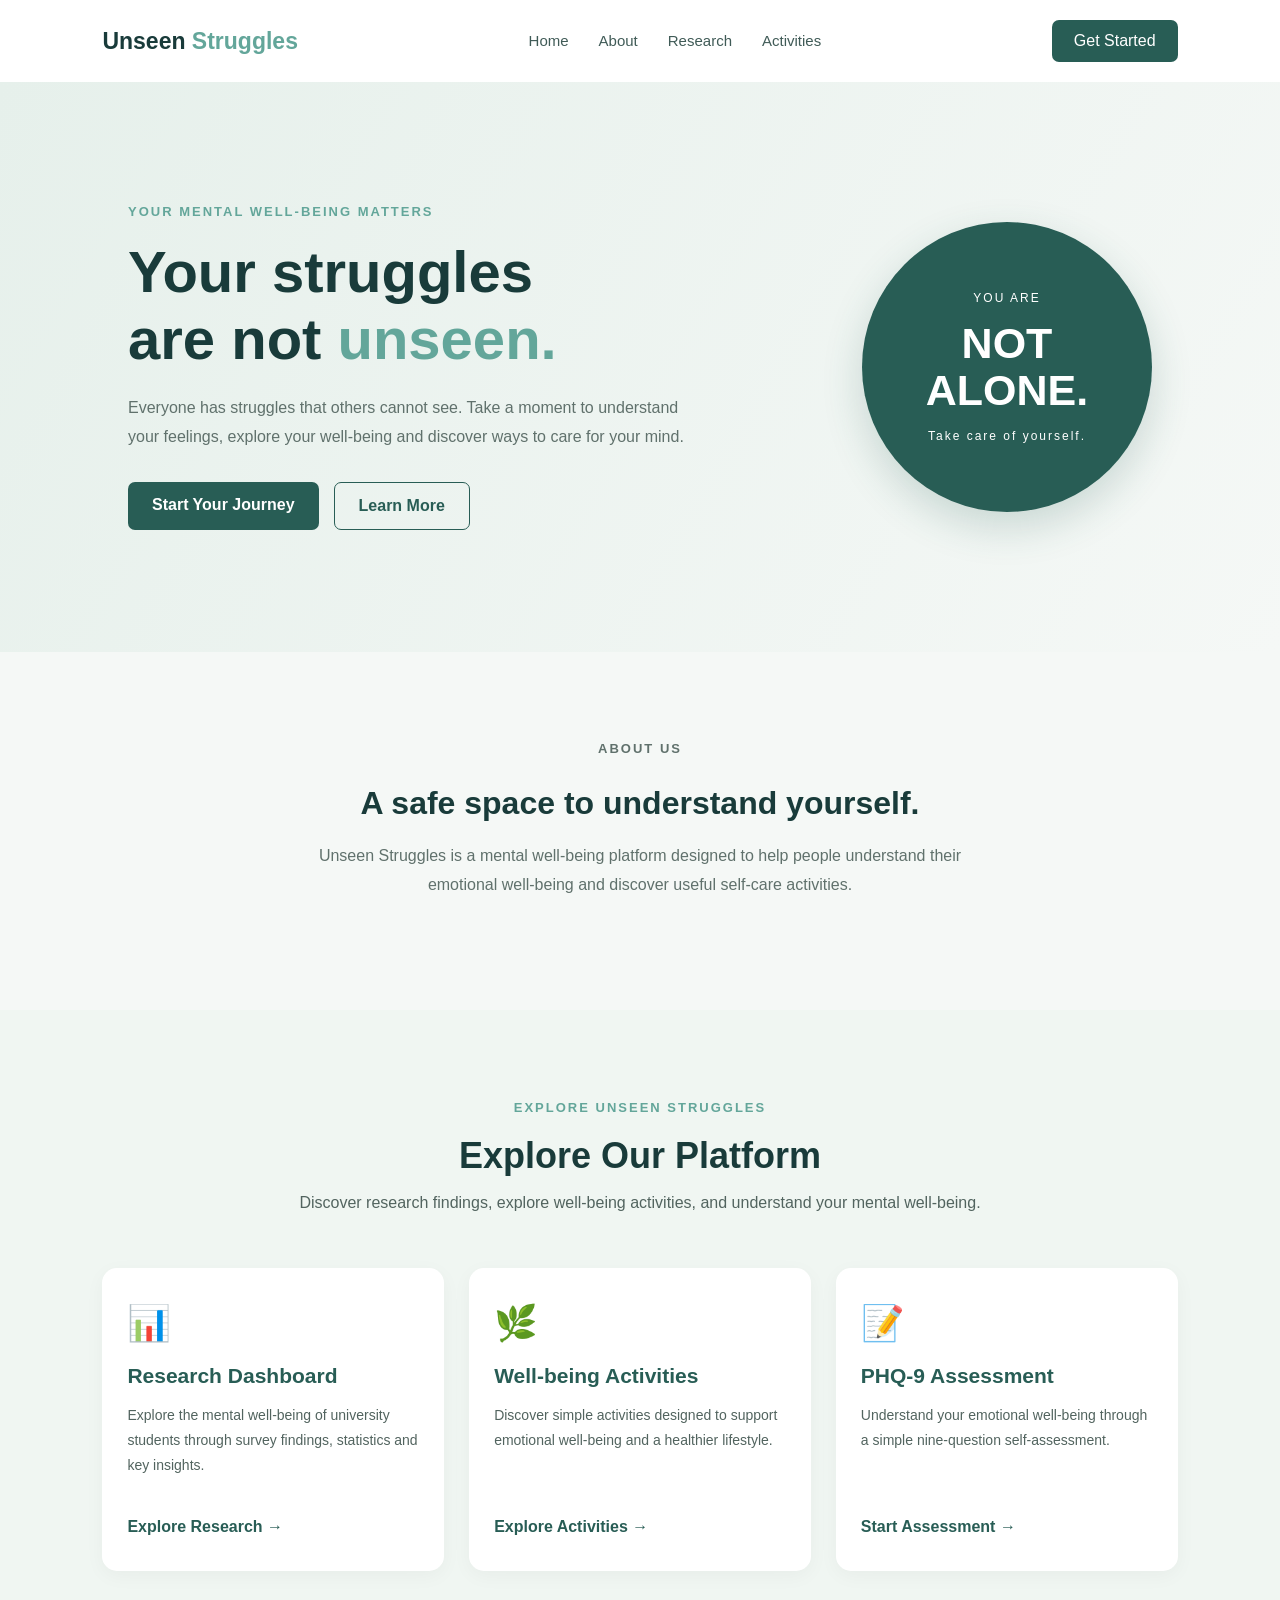
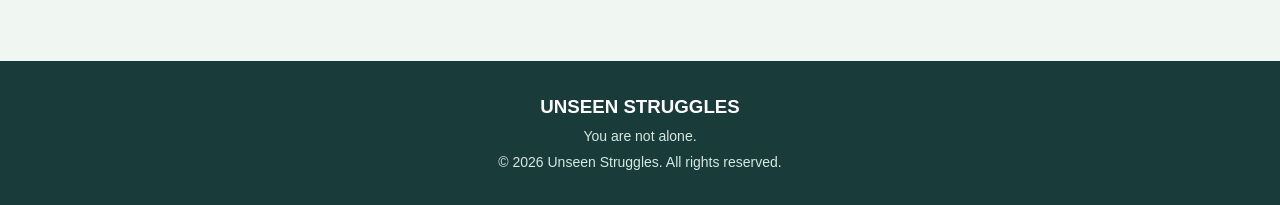
==== index.html @ 60d55b72 "Add files via upload" ====
<!DOCTYPE html>
<html lang="en">

<head>
    <meta charset="UTF-8">
    <meta name="viewport" content="width=device-width, initial-scale=1.0">

    <title>Unseen Struggles | You Are Not Alone</title>

    <link rel="stylesheet" href="style.css">
</head>
<script src="animation.js"></script>
<body>

    <!-- Navigation Bar -->
    <header>
        <nav class="navbar">
            <a href="#" class="logo">Unseen<span> Struggles</span></a>

            <ul class="nav-links">
    <li><a href="index.html">Home</a></li>
    <li><a href="index.html#about">About</a></li>
    <li><a href="research.html">Research</a></li>
    <li><a href="activities.html">Activities</a></li>
</ul>

<a href="assessment.html" class="nav-button">
    Get Started
</a>
    </header>

    <!-- Home Section -->
    <main>

        <section class="hero" id="home">

            <div class="hero-content">

                <p class="tagline">YOUR MENTAL WELL-BEING MATTERS</p>

                <h1>
                    Your struggles<br>
                    are not <span>unseen.</span>
                </h1>

                <p class="hero-description">
                    Everyone has struggles that others cannot see.
                    Take a moment to understand your feelings,
                    explore your well-being and discover ways
                    to care for your mind.
                </p>

                <div class="hero-buttons">
                    <a href="#assessment" class="primary-btn">
                        Start Your Journey
                    </a>

                    <a href="#about" class="secondary-btn">
                        Learn More
                    </a>
                </div>

            </div>

            <div class="hero-visual">
                <div class="visual-circle">
                    <span>YOU ARE</span>
                    <h2>NOT<br>ALONE.</h2>
                    <span>Take care of yourself.</span>
                </div>
            </div>

        </section>

        <!-- About Section -->
        <section class="about section" id="about">

            <p class="tagline">ABOUT US</p>

            <h2>A safe space to understand yourself.</h2>

            <p>
                Unseen Struggles is a mental well-being platform
                designed to help people understand their emotional
                well-being and discover useful self-care activities.
            </p>

        </section>

<!-- Explore Our Sections -->
<section class="explore-section" id="explore">

    <div class="section-heading">
        <p class="tagline">EXPLORE UNSEEN STRUGGLES</p>
        <h2>Explore Our Platform</h2>
        <p>
            Discover research findings, explore well-being activities,
            and understand your mental well-being.
        </p>
    </div>

    <div class="explore-container">

        <!-- Research Card -->
        <div class="explore-card">
            <div class="explore-icon">📊</div>
            <h3>Research Dashboard</h3>
            <p>
                Explore the mental well-being of university students
                through survey findings, statistics and key insights.
            </p>
            <a href="research.html" class="explore-link">
                Explore Research →
            </a>
        </div>

        <!-- Activities Card -->
        <div class="explore-card">
            <div class="explore-icon">🌿</div>
            <h3>Well-being Activities</h3>
            <p>
                Discover simple activities designed to support
                emotional well-being and a healthier lifestyle.
            </p>
            <a href="activities.html" class="explore-link">
                Explore Activities →
            </a>
        </div>

        <!-- Assessment Card -->
        <div class="explore-card">
            <div class="explore-icon">📝</div>
            <h3>PHQ-9 Assessment</h3>
            <p>
                Understand your emotional well-being through
                a simple nine-question self-assessment.
            </p>
            <a href="assessment.html" class="explore-link">
                Start Assessment →
            </a>
        </div>

    </div>

</section>



    </main>

    <!-- Footer -->
    <footer>
        <h3>UNSEEN STRUGGLES</h3>
        <p>You are not alone.</p>
        <p>&copy; 2026 Unseen Struggles. All rights reserved.</p>
    </footer>

    <script src="script.js"></script>

</body>
</html>
---- style.css ----
/* General Settings */

* {
    margin: 0;
    padding: 0;
    box-sizing: border-box;
    font-family: Arial, sans-serif;
}

html {
    scroll-behavior: smooth;
}

body {
    background-color: #F5F8F6;
    color: #193B3A;
}

/* Navigation Bar */

header {
    background-color: #FFFFFF;
    padding: 20px 8%;
    box-shadow: 0 2px 12px rgba(0,0,0,0.05);
}

.navbar {
    display: flex;
    justify-content: space-between;
    align-items: center;
}

.logo {
    font-size: 23px;
    font-weight: bold;
    color: #193B3A;
    text-decoration: none;
}

.logo span {
    color: #63A69A;
}

.nav-links {
    display: flex;
    list-style: none;
    gap: 30px;
}

.nav-links a {
    text-decoration: none;
    color: #405B57;
    font-size: 15px;
}

.nav-links a:hover {
    color: #63A69A;
}

.nav-button {
    background-color: #285D55;
    color: white;
    padding: 12px 22px;
    border-radius: 7px;
    text-decoration: none;
}

/* Hero Section */

.hero {
    min-height: 570px;
    padding: 80px 10%;
    display: flex;
    align-items: center;
    justify-content: space-between;
    gap: 50px;
    background: linear-gradient(120deg, #E6F0EB, #F5F8F6);
}

.hero-content {
    max-width: 570px;
}

.tagline {
    color: #63A69A;
    font-size: 13px;
    font-weight: bold;
    letter-spacing: 2px;
    margin-bottom: 20px;
}

.hero h1 {
    font-size: 58px;
    line-height: 1.15;
    margin-bottom: 22px;
    color: #193B3A;
}

.hero h1 span {
    color: #63A69A;
}

.hero-description {
    color: #60716C;
    line-height: 1.8;
    font-size: 16px;
    margin-bottom: 30px;
}

.hero-buttons {
    display: flex;
    gap: 15px;
    flex-wrap: wrap;
}

.primary-btn,
.secondary-btn {
    display: inline-block;
    padding: 14px 24px;
    border-radius: 7px;
    text-decoration: none;
    font-weight: bold;
}

.primary-btn {
    background-color: #285D55;
    color: white;
}

.primary-btn:hover {
    background-color: #193B3A;
}

.secondary-btn {
    border: 1px solid #285D55;
    color: #285D55;
}

/* Hero Visual */

.hero-visual {
    display: flex;
    justify-content: center;
    align-items: center;
}

.visual-circle {
    width: 290px;
    height: 290px;
    border-radius: 50%;
    background-color: #285D55;
    color: white;
    display: flex;
    flex-direction: column;
    align-items: center;
    justify-content: center;
    gap: 15px;
    box-shadow: 0 15px 40px rgba(40,93,85,0.2);
}

.visual-circle h2 {
    font-size: 43px;
    text-align: center;
    line-height: 1.1;
}

.visual-circle span {
    font-size: 12px;
    letter-spacing: 2px;
}

/* Common Sections */

.section {
    padding: 85px 10%;
    text-align: center;
}

.section h2 {
    font-size: 32px;
    margin-bottom: 20px;
}

.section p {
    color: #60716C;
    line-height: 1.8;
    max-width: 700px;
    margin: 0 auto 25px;
}

/* Research */

.research {
    background-color: #E9F2ED;
}

/* Activities */

.activity-container {
    display: grid;
    grid-template-columns: repeat(3, 1fr);
    gap: 25px;
    margin-top: 40px;
}

.activity-card {
    background-color: white;
    padding: 35px 22px;
    border-radius: 12px;
    box-shadow: 0 5px 20px rgba(0,0,0,0.05);
}

.activity-card h3 {
    margin-bottom: 15px;
    color: #285D55;
}

.activity-card p {
    margin-bottom: 0;
}

/* Assessment */

.assessment {
    background-color: #285D55;
    color: white;
}

.assessment p {
    color: #D7E7E1;
}

.assessment .primary-btn {
    background-color: white;
    color: #285D55;
}

/* Footer */

footer {
    background-color: #193B3A;
    color: white;
    text-align: center;
    padding: 35px 15px;
}

footer p {
    margin-top: 10px;
    color: #D7E7E1;
    font-size: 14px;
}

/* Mobile Responsive Design */

@media (max-width: 768px) {

    .navbar {
        flex-direction: column;
        gap: 20px;
    }

    .nav-links {
        gap: 15px;
        flex-wrap: wrap;
        justify-content: center;
    }

    .hero {
        flex-direction: column;
        text-align: center;
        padding: 60px 7%;
    }

    .hero h1 {
        font-size: 42px;
    }

    .hero-buttons {
        justify-content: center;
    }

    .visual-circle {
        width: 230px;
        height: 230px;
    }

    .visual-circle h2 {
        font-size: 35px;
    }

    .activity-container {
        grid-template-columns: 1fr;
    }

    .section {
        padding: 60px 7%;
    }
}


/* PHQ-9 Questionnaire Design */

.assessment {
    background-color: #F0F6F2;
    color: #193B3A;
}

.assessment-note {
    font-size: 14px;
    background: #E3EEE8;
    padding: 15px;
    border-radius: 8px;
}

#phqForm {
    max-width: 850px;
    margin: 40px auto 0;
    text-align: left;
}

.question-card {
    background: white;
    padding: 25px;
    margin-bottom: 22px;
    border-radius: 12px;
    box-shadow: 0 4px 15px rgba(0,0,0,0.04);
}

.question-card h3 {
    color: #285D55;
    font-size: 17px;
    line-height: 1.6;
    margin-bottom: 20px;
}

.question-card label {
    display: flex;
    align-items: center;
    gap: 12px;
    padding: 12px;
    margin: 5px 0;
    border-radius: 7px;
    cursor: pointer;
    color: #52645F;
}

.question-card label:hover {
    background: #EAF3EE;
}

.question-card input {
    accent-color: #285D55;
    width: 17px;
    height: 17px;
}

#phqForm button {
    border: none;
    cursor: pointer;
    font-size: 16px;
}

.result-card {
    max-width: 850px;
    margin: 35px auto;
    padding: 30px;
    background: white;
    border-radius: 12px;
    text-align: center;
    box-shadow: 0 5px 20px rgba(0,0,0,0.06);
}

.result-card h2 {
    color: #285D55;
}

.result-card h3 {
    margin: 15px 0;
}

#safetyMessage {
    margin-top: 20px;
    line-height: 1.8;
    color: #8B3838;
    background: #FFF0EE;
    padding: 18px;
    border-radius: 8px;
}

@media (max-width: 600px) {
    .question-card {
        padding: 18px;
    }

    .question-card h3 {
        font-size: 15px;
    }

    .question-card label {
        font-size: 14px;
    }
}
/* Interactive Activity Guides */

.activity-guide {
    max-width: 850px;
    margin: 35px auto;
    padding: 35px;
    background: white;
    border-radius: 15px;
    text-align: left;
    box-shadow: 0 5px 20px rgba(0,0,0,0.06);
}

.activity-guide h2 {
    color: #285D55;
    margin-bottom: 15px;
}

.activity-guide p {
    color: #60716C;
    line-height: 1.8;
}

.activity-guide ol {
    padding-left: 25px;
    margin: 25px 0;
}

.activity-guide li {
    padding: 10px 5px;
    color: #405B57;
    line-height: 1.6;
}

.activity-btn {
    border: none;
    cursor: pointer;
    margin-top: 15px;
}

.activity-card {
    transition: transform 0.2s ease;
}

.activity-card:hover {
    transform: translateY(-5px);
}

/* Activity Cards */

.activity-container {
    display: grid;
    grid-template-columns: repeat(auto-fit, minmax(220px, 1fr));
    gap: 20px;
    margin-top: 20px;
}

.activity-card {
    background: #ffffff;
    padding: 22px;
    border-radius: 14px;
    border: 1px solid #dce9e5;
    cursor: pointer;
    transition: all 0.3s ease;
    box-shadow: 0 4px 12px rgba(0, 0, 0, 0.05);
}

.activity-card h3 {
    color: #164e45;
    font-size: 17px;
    margin: 0;
}

.activity-card::after {
    content: "Click to explore →";
    display: block;
    color: #398779;
    font-size: 13px;
    margin-top: 14px;
}

.activity-card:hover {
    transform: translateY(-6px);
    border-color: #398779;
    box-shadow: 0 10px 22px rgba(22, 78, 69, 0.13);
}


/* Activity Guide */

.activity-guide {
    background: #ffffff;
    padding: 30px;
    margin-top: 30px;
    border-radius: 16px;
    border: 1px solid #dce9e5;
    box-shadow: 0 8px 25px rgba(0, 0, 0, 0.07);
    animation: guideAppear 0.4s ease;
}

.activity-guide h2 {
    color: #164e45;
    font-size: 24px;
    margin-bottom: 12px;
}

.activity-guide p {
    color: #52645f;
    line-height: 1.7;
    margin-bottom: 20px;
}

.activity-guide ol {
    padding-left: 25px;
}

.activity-guide li {
    color: #344b45;
    line-height: 1.8;
    padding: 6px 0;
}


/* Close Button */

.activity-guide .secondary-btn {
    background: #164e45;
    color: #ffffff;
    border: none;
    padding: 12px 22px;
    border-radius: 8px;
    cursor: pointer;
    margin-top: 20px;
    font-size: 14px;
    transition: background 0.3s ease;
}

.activity-guide .secondary-btn:hover {
    background: #267568;
}


/* Guide Animation */

@keyframes guideAppear {
    from {
        opacity: 0;
        transform: translateY(15px);
    }

    to {
        opacity: 1;
        transform: translateY(0);
    }
}


/* Mobile Responsive */

@media (max-width: 600px) {
    .activity-guide {
        padding: 20px;
    }

    .activity-guide h2 {
        font-size: 20px;
    }

    .activity-container {
        grid-template-columns: 1fr;
    }
}
.activity-icon {
    width: 52px;
    height: 52px;
    background: #e5f3ee;
    border-radius: 14px;
    display: flex;
    align-items: center;
    justify-content: center;
    font-size: 27px;
    margin-bottom: 16px;
}

/* ============================= */
/* RESEARCH DASHBOARD DESIGN */
/* ============================= */

.research-dashboard {
    max-width: 1100px;
    margin: 60px auto 20px;
    padding: 35px;
    background: #ffffff;
    border-radius: 20px;
    box-shadow: 0 8px 30px rgba(22, 78, 69, 0.07);
}

.dashboard-heading {
    text-align: center;
    margin-bottom: 35px;
}

.dashboard-heading h2 {
    color: #164e45;
    font-size: 28px;
    margin-bottom: 10px;
}

.dashboard-heading p {
    color: #647873;
    font-size: 15px;
}

.research-stats {
    display: grid;
    grid-template-columns: repeat(4, 1fr);
    gap: 18px;
    margin-bottom: 35px;
}

.stat-card {
    background: #eaf4f0;
    padding: 25px 15px;
    border-radius: 14px;
    text-align: center;
    transition: 0.3s ease;
}

.stat-card:hover {
    transform: translateY(-5px);
    box-shadow: 0 8px 20px rgba(22, 78, 69, 0.12);
}

.stat-card h3 {
    color: #24645a;
    font-size: 30px;
    margin-bottom: 8px;
}

.stat-card p {
    color: #526b64;
    font-size: 13px;
}

.dashboard-chart {
    background: #f7faf8;
    padding: 28px;
    border-radius: 15px;
}

.dashboard-chart h3 {
    color: #164e45;
    margin-bottom: 25px;
    font-size: 20px;
}

.severity-row {
    display: grid;
    grid-template-columns: 145px 1fr 55px;
    align-items: center;
    gap: 15px;
    margin-bottom: 22px;
    color: #425b54;
    font-size: 14px;
}

.severity-bar {
    height: 12px;
    background: #e1eae6;
    border-radius: 20px;
    overflow: hidden;
}

.severity-bar div {
    height: 100%;
    background: #55a99a;
    border-radius: 20px;
    transition: width 0.5s ease;
}

@media (max-width: 768px) {
    .research-stats {
        grid-template-columns: repeat(2, 1fr);
    }

    .research-dashboard {
        padding: 20px;
        margin: 35px 15px;
    }
}

@media (max-width: 480px) {
    .research-stats {
        grid-template-columns: 1fr 1fr;
        gap: 10px;
    }

    .severity-row {
        grid-template-columns: 105px 1fr 45px;
        gap: 8px;
        font-size: 11px;
    }

    .stat-card h3 {
        font-size: 23px;
    }

    .dashboard-chart {
        padding: 18px;
    }
}

/* PHQ-9 Score Distribution Chart */

.score-distribution {
    margin-top: 30px;
    padding: 28px;
    background: #ffffff;
    border-radius: 15px;
    border: 1px solid #e5efeb;
}

.score-distribution h3 {
    color: #164e45;
    font-size: 20px;
    margin-bottom: 8px;
}

.chart-description {
    color: #71817c;
    font-size: 13px;
    margin-bottom: 25px;
}

.score-chart {
    height: 240px;
    display: flex;
    align-items: flex-end;
    gap: 7px;
    padding: 25px 5px 0;
    border-bottom: 1px solid #dce7e2;
    overflow-x: auto;
}

.score-bar-item {
    min-width: 25px;
    flex: 1;
    height: 100%;
    display: flex;
    flex-direction: column;
    justify-content: flex-end;
    align-items: center;
    gap: 7px;
}

.score-bar-item span {
    font-size: 11px;
    color: #526b64;
}

.score-bar {
    width: 100%;
    max-width: 35px;
    min-height: 3px;
    background: #55a99a;
    border-radius: 5px 5px 0 0;
    transition: 0.3s ease;
}

.score-bar:hover {
    background: #205d53;
}

.score-bar-item small {
    font-size: 11px;
    color: #526b64;
}

.chart-axis-label {
    text-align: center;
    margin-top: 15px;
    color: #526b64;
    font-size: 13px;
}

@media (max-width: 600px) {
    .score-distribution {
        padding: 15px;
    }

    .score-chart {
        gap: 5px;
    }

    .score-bar-item {
        min-width: 23px;
    }
}

/* PHQ-9 Item-wise Analysis */

.item-analysis {
    margin-top: 30px;
    padding: 28px;
    background: #ffffff;
    border-radius: 15px;
    border: 1px solid #e5efeb;
}

.item-analysis h3 {
    color: #164e45;
    font-size: 20px;
    margin-bottom: 8px;
}

.item-row {
    display: grid;
    grid-template-columns: 145px 1fr 45px;
    align-items: center;
    gap: 15px;
    margin: 22px 0;
    color: #526b64;
    font-size: 13px;
}

.item-row b {
    color: #205d53;
    text-align: right;
}

.item-track {
    height: 12px;
    background: #e5eee9;
    border-radius: 20px;
    overflow: hidden;
}

.item-track div {
    height: 100%;
    background: #55a99a;
    border-radius: 20px;
    transition: width 0.5s ease;
}

.item-track div:hover {
    background: #205d53;
}

@media (max-width: 600px) {
    .item-analysis {
        padding: 18px;
    }

    .item-row {
        grid-template-columns: 105px 1fr 38px;
        gap: 8px;
        font-size: 11px;
    }
}

/* Factors Affecting Mental Well-being */

.factor-analysis {
    margin-top: 30px;
    padding: 28px;
    background: #ffffff;
    border-radius: 15px;
    border: 1px solid #e5efeb;
}

.factor-analysis h3 {
    color: #164e45;
    font-size: 20px;
    margin-bottom: 8px;
}

.factor-row {
    margin: 24px 0;
}

.factor-info {
    display: flex;
    justify-content: space-between;
    margin-bottom: 9px;
    color: #526b64;
    font-size: 14px;
}

.factor-info b {
    color: #205d53;
}

.factor-track {
    height: 12px;
    background: #e5eee9;
    border-radius: 20px;
    overflow: hidden;
}

.factor-track div {
    height: 100%;
    background: #55a99a;
    border-radius: 20px;
    transition: width 0.5s ease;
}

.factor-row small {
    display: block;
    text-align: right;
    margin-top: 5px;
    color: #71817c;
    font-size: 12px;
}

.factor-note {
    margin-top: 30px;
    padding: 18px;
    background: #eaf4f0;
    border-radius: 12px;
    border-left: 4px solid #55a99a;
}

.factor-note p {
    color: #205d53;
    font-size: 14px;
    line-height: 1.6;
}

@media (max-width: 600px) {
    .factor-analysis {
        padding: 18px;
    }
}
/* ============================= */
/* KEY FINDING HIGHLIGHT CARD */
/* ============================= */

.factor-note {
    display: flex;
    align-items: center;
    gap: 20px;

    margin-top: 28px;
    padding: 25px;

    background: linear-gradient(
        135deg,
        #e3f4ef,
        #f0faf7
    );

    border-left: 5px solid #36a995;
    border-radius: 14px;

    box-shadow: 0 5px 18px rgba(35, 120, 105, 0.08);
}

.finding-icon {
    font-size: 35px;
    background: white;
    min-width: 60px;
    height: 60px;

    display: flex;
    align-items: center;
    justify-content: center;

    border-radius: 50%;
}

.finding-content {
    flex: 1;
}

.finding-label {
    display: inline-block;
    color: #238875;
    font-size: 12px;
    font-weight: 800;
    letter-spacing: 1.5px;
    margin-bottom: 7px;
}

.finding-content h4 {
    color: #176b61;
    font-size: 21px;
    margin: 0 0 8px;
}

.finding-content p {
    color: #365d58;
    font-size: 15px;
    line-height: 1.7;
    margin: 0 0 10px;
}

.finding-content strong {
    display: inline-block;
    color: #167b6b;
    font-size: 15px;
    background: white;
    padding: 7px 13px;
    border-radius: 20px;
}

/* Mobile Responsive */
@media (max-width: 600px) {
    .factor-note {
        gap: 12px;
        padding: 18px;
    }

    .finding-icon {
        min-width: 45px;
        height: 45px;
        font-size: 25px;
    }

    .finding-content h4 {
        font-size: 18px;
    }
}
/* ================================= */
/* GROUP COMPARISONS */
/* ================================= */

.group-comparisons {
    background: #ffffff;
    border: 1px solid #e0eee9;
    border-radius: 18px;
    padding: 25px;
    margin-top: 25px;
}

.group-comparisons h3 {
    color: #176b61;
    margin-bottom: 8px;
}

/* Significant comparison cards */

.comparison-highlight {
    display: grid;
    grid-template-columns: repeat(2, 1fr);
    gap: 18px;
    margin-top: 22px;
}

.comparison-card {
    background: #f0f8f5;
    border: 1px solid #d5ebe3;
    border-radius: 14px;
    padding: 22px;
    border-top: 4px solid #36a995;
}

.result-label {
    color: #238875;
    font-size: 11px;
    font-weight: 800;
    letter-spacing: 1px;
}

.comparison-card h4 {
    color: #205e56;
    font-size: 17px;
    margin: 12px 0 20px;
}

.comparison-values {
    display: grid;
    grid-template-columns: 1fr 1fr;
    gap: 12px;
}

.comparison-values div {
    background: #ffffff;
    padding: 13px;
    border-radius: 10px;
}

.comparison-values small {
    display: block;
    color: #66827b;
    font-size: 12px;
}

.comparison-values strong {
    display: block;
    color: #176b61;
    font-size: 25px;
    margin: 7px 0;
}

.p-value {
    margin-top: 15px;
    color: #176b61;
    font-weight: 700;
    font-size: 14px;
}

/* Other comparisons table */

.other-comparison-title {
    color: #285f57;
    margin: 30px 0 15px;
    font-size: 17px;
}

.comparison-table-wrapper {
    width: 100%;
    overflow-x: auto;
}

.comparison-table {
    width: 100%;
    border-collapse: collapse;
    min-width: 450px;
}

.comparison-table th {
    background: #eaf5f1;
    color: #286b60;
    text-align: left;
    padding: 14px;
    font-size: 13px;
}

.comparison-table td {
    padding: 14px;
    border-bottom: 1px solid #e8efec;
    color: #49645e;
    font-size: 13px;
}

.not-significant {
    color: #737d79;
    background: #f0f2f1;
    padding: 6px 10px;
    border-radius: 20px;
    font-size: 11px;
    font-weight: 700;
    white-space: nowrap;
}

/* Highlight note */

.comparison-note {
    margin-top: 25px;
    padding: 20px;
    background: #e8f5f1;
    border-left: 5px solid #36a995;
    border-radius: 12px;
}

.comparison-note p {
    color: #285f57;
    font-size: 14px;
    line-height: 1.7;
    margin: 0;
    font-weight: 600;
}

.comparison-disclaimer {
    color: #788983;
    font-size: 12px;
    line-height: 1.6;
    margin-top: 15px;
}

/* Mobile responsive */

@media (max-width: 700px) {

    .comparison-highlight {
        grid-template-columns: 1fr;
    }

    .group-comparisons {
        padding: 17px;
    }

    .comparison-card {
        padding: 17px;
    }

}
/* KEY RESEARCH FINDINGS */

.key-findings {
    margin-top: 40px;
    padding: 30px;
    background: #f7fbfb;
    border-radius: 16px;
}

.key-findings .section-heading {
    text-align: center;
    margin-bottom: 25px;
}

.key-findings .section-heading h2 {
    color: #164e63;
    font-size: 25px;
    margin-bottom: 8px;
}

.key-findings .section-heading p {
    color: #64748b;
    font-size: 14px;
}

.findings-grid {
    display: grid;
    grid-template-columns: repeat(2, 1fr);
    gap: 20px;
}

.finding-card {
    background: #ffffff;
    padding: 25px;
    border-radius: 14px;
    border: 1px solid #dceaea;
    box-shadow: 0 4px 12px rgba(0, 0, 0, 0.04);
    transition: transform 0.3s ease, box-shadow 0.3s ease;
}

.finding-card:hover {
    transform: translateY(-5px);
    box-shadow: 0 8px 20px rgba(0, 0, 0, 0.08);
}

.finding-icon {
    font-size: 28px;
    margin-bottom: 12px;
}

.finding-card h3 {
    color: #334155;
    font-size: 16px;
    margin-bottom: 12px;
}

.finding-value {
    color: #0f766e;
    font-size: 32px;
    font-weight: 700;
    margin-bottom: 12px;
}

.finding-card p {
    color: #64748b;
    font-size: 14px;
    line-height: 1.7;
}

.findings-note {
    margin-top: 22px;
    padding: 18px 22px;
    background: #e6f4f3;
    border-left: 4px solid #0f766e;
    border-radius: 8px;
}

.findings-note strong {
    color: #115e59;
    display: block;
    margin-bottom: 6px;
}

.findings-note p {
    color: #475569;
    font-size: 13px;
    line-height: 1.7;
    margin: 0;
}

@media (max-width: 650px) {
    .findings-grid {
        grid-template-columns: 1fr;
    }

    .key-findings {
        padding: 20px;
    }
}
/* Improve PHQ-9 Assessment Text Visibility */

.assessment h2,
.assessment h3 {
    color: #193B3A;
    opacity: 1;
}

.assessment p {
    color: #52645F;
    opacity: 1;
}

.assessment-note {
    color: #355B53;
    background: #E3EEE8;
    border: 1px solid #D0E3D9;
    opacity: 1;
    font-weight: 500;
}

/* ============================= */
/* EXPLORE SECTION */
/* ============================= */

.explore-section {
    padding: 90px 8%;
    background-color: #F0F6F2;
    text-align: center;
}

.explore-section .section-heading {
    max-width: 700px;
    margin: 0 auto 50px;
}

.explore-section .section-heading h2 {
    color: #193B3A;
    font-size: 36px;
    margin: 12px 0;
}

.explore-section .section-heading > p:last-child {
    color: #52645F;
    line-height: 1.8;
}

.explore-container {
    display: grid;
    grid-template-columns: repeat(3, 1fr);
    gap: 25px;
    max-width: 1150px;
    margin: auto;
}

.explore-card {
    background: #FFFFFF;
    padding: 35px 25px;
    border-radius: 15px;
    text-align: left;
    box-shadow: 0 5px 20px rgba(0,0,0,0.04);
    transition: transform 0.3s ease, box-shadow 0.3s ease;
}

.explore-card:hover {
    transform: translateY(-8px);
    box-shadow: 0 12px 28px rgba(0,0,0,0.09);
}

.explore-icon {
    font-size: 35px;
    margin-bottom: 20px;
}

.explore-card h3 {
    color: #285D55;
    font-size: 21px;
    margin-bottom: 15px;
}

.explore-card p {
    color: #52645F;
    line-height: 1.8;
    font-size: 14px;
    min-height: 100px;
}

.explore-link {
    display: inline-block;
    margin-top: 15px;
    color: #285D55;
    font-weight: 600;
    text-decoration: none;
    transition: color 0.3s ease;
}

.explore-link:hover {
    color: #193B3A;
}

/* Responsive Design */

@media (max-width: 900px) {
    .explore-container {
        grid-template-columns: repeat(2, 1fr);
    }
}

@media (max-width: 600px) {
    .explore-container {
        grid-template-columns: 1fr;
    }

    .explore-section {
        padding: 65px 6%;
    }

    .explore-section .section-heading h2 {
        font-size: 28px;
    }
}

/* Smooth Card Animations */

.explore-card {
    opacity: 0;
    transform: translateY(35px);
    animation: cardReveal 0.8s ease forwards,
               gentleFloat 4s ease-in-out infinite;
}

/* Staggered entrance */
.explore-card:nth-child(1) {
    animation-delay: 0.1s, 0.9s;
}

.explore-card:nth-child(2) {
    animation-delay: 0.3s, 1.1s;
}

.explore-card:nth-child(3) {
    animation-delay: 0.5s, 1.3s;
}

@keyframes cardReveal {
    to {
        opacity: 1;
        transform: translateY(0);
    }
}

@keyframes gentleFloat {
    0%, 100% {
        translate: 0 0;
    }
    50% {
        translate: 0 -7px;
    }
}

/* Smooth mouse hover */
.explore-card:hover {
    transform: translateY(-10px);
    box-shadow: 0 15px 30px rgba(0,0,0,0.10);
    transition: transform 0.4s ease,
                box-shadow 0.4s ease;
}

@media (prefers-reduced-motion: reduce) {
    .explore-card {
        animation: none;
        opacity: 1;
        transform: none;
    }
}

/* ================= SCROLL REVEAL ANIMATIONS ================= */

.reveal {
    opacity: 0;
    transform: translateY(35px);
    transition: opacity 0.8s ease, transform 0.8s ease;
}

.reveal.active {
    opacity: 1;
    transform: translateY(0);
}

/* Accessibility: Reduce motion when preferred */
@media (prefers-reduced-motion: reduce) {
    .reveal {
        opacity: 1;
        transform: none;
        transition: none;
    }
}


.reveal {
    opacity: 0 !important;
    transform: translateY(50px) !important;
}

.reveal.active {
    opacity: 1 !important;
    transform: translateY(0) !important;
}
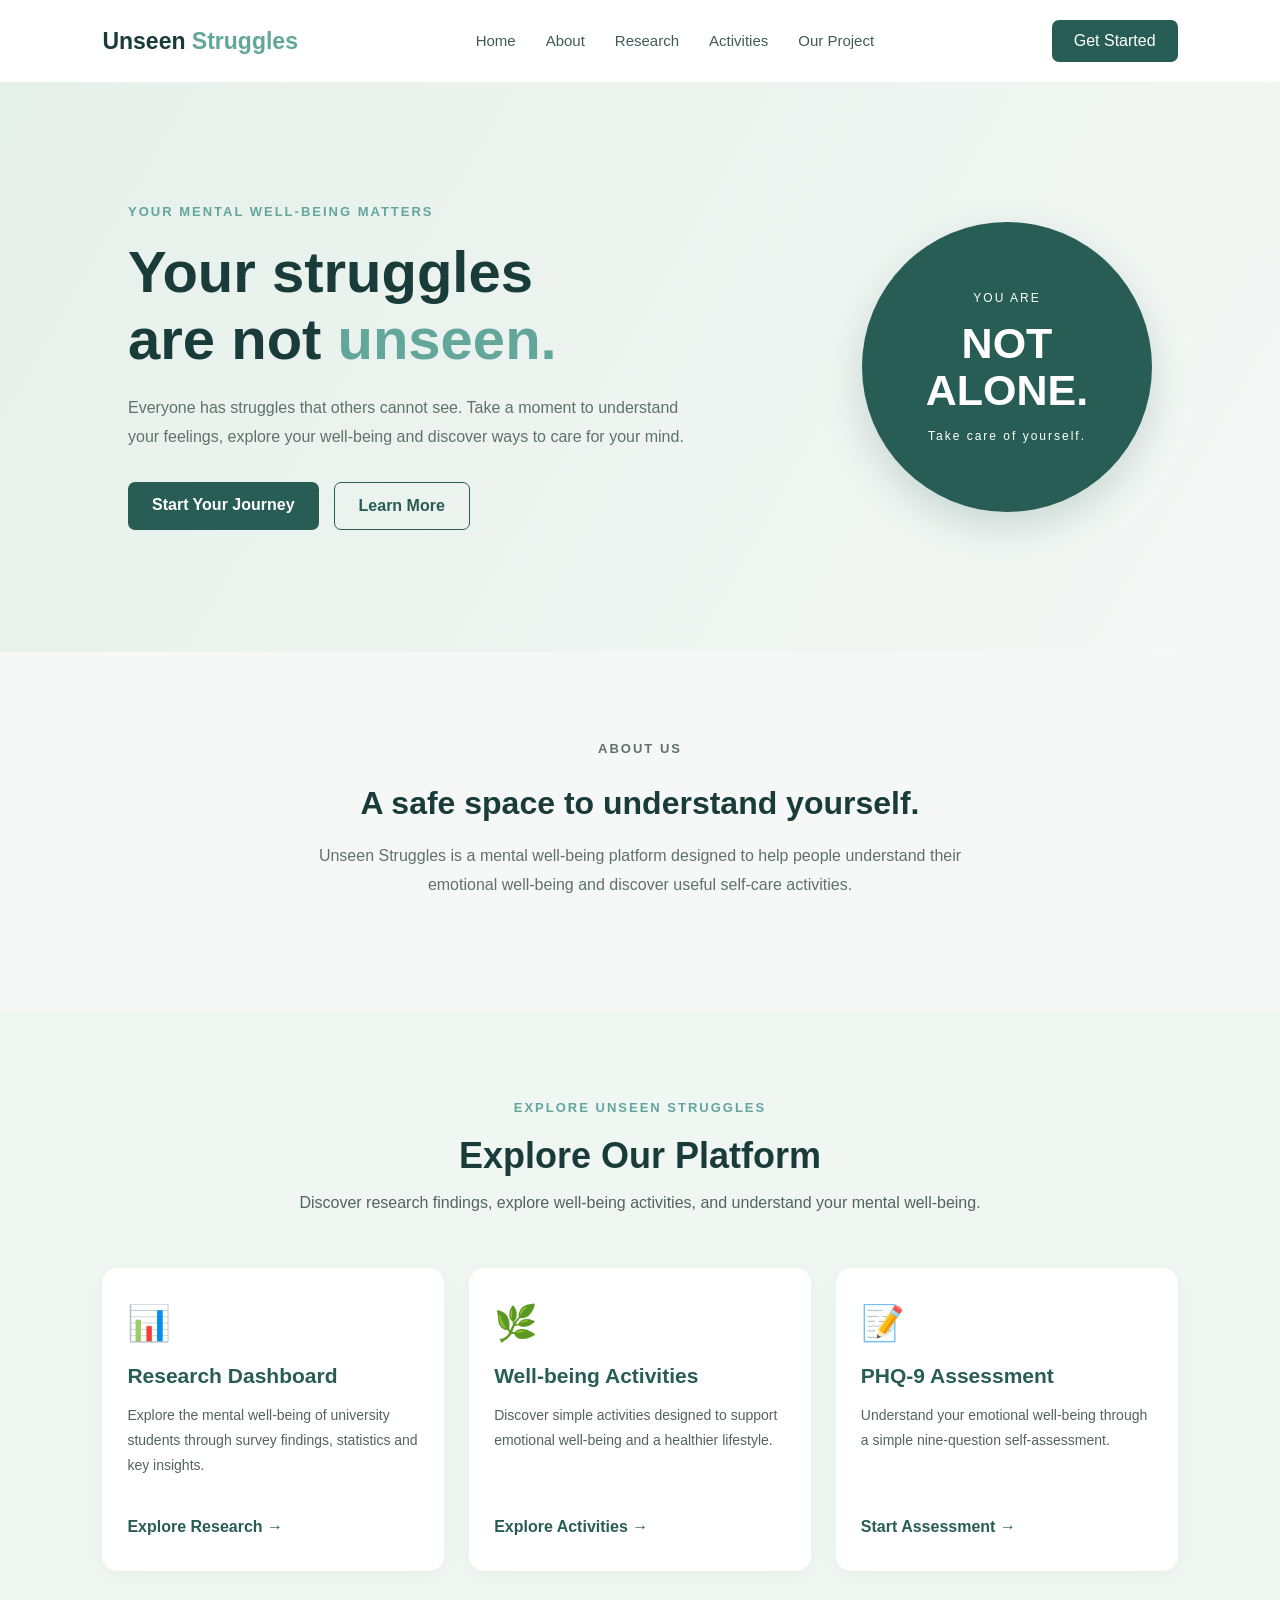
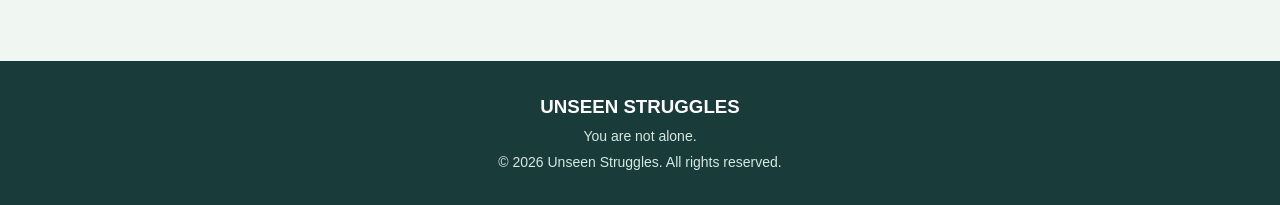
==== commit e66c546d: "Add files via upload" ====
--- a/index.html
+++ b/index.html
@@ -11,6 +11,7 @@
     <link rel="stylesheet" href="style.css">
 </head>
 <script src="animation.js"></script>
+
 <body>
 
     <!-- Navigation Bar -->
@@ -23,6 +24,7 @@
     <li><a href="index.html#about">About</a></li>
     <li><a href="research.html">Research</a></li>
     <li><a href="activities.html">Activities</a></li>
+    <li><a href="project.html">Our Project</a></li>
 </ul>
 
 <a href="assessment.html" class="nav-button">
--- a/style.css
+++ b/style.css
@@ -1494,3 +1494,35 @@
     opacity: 1 !important;
     transform: translateY(0) !important;
 }
+
+/* ================= OUR PROJECT PAGE ================= */
+
+.project-hero {
+    min-height: 65vh;
+    display: flex;
+    flex-direction: column;
+    justify-content: center;
+    align-items: center;
+    text-align: center;
+    padding: 80px 20px;
+    background: linear-gradient(135deg, #F0F6F2, #E3EEE8);
+}
+
+.project-hero h1 {
+    font-size: 3.5rem;
+    color: #193B3A;
+    margin: 15px 0;
+}
+
+.project-hero p {
+    color: #285D55;
+    font-size: 1.15rem;
+    max-width: 650px;
+    line-height: 1.8;
+}
+
+.project-hero .tagline {
+    font-size: 0.85rem;
+    font-weight: 600;
+    letter-spacing: 3px;
+}
